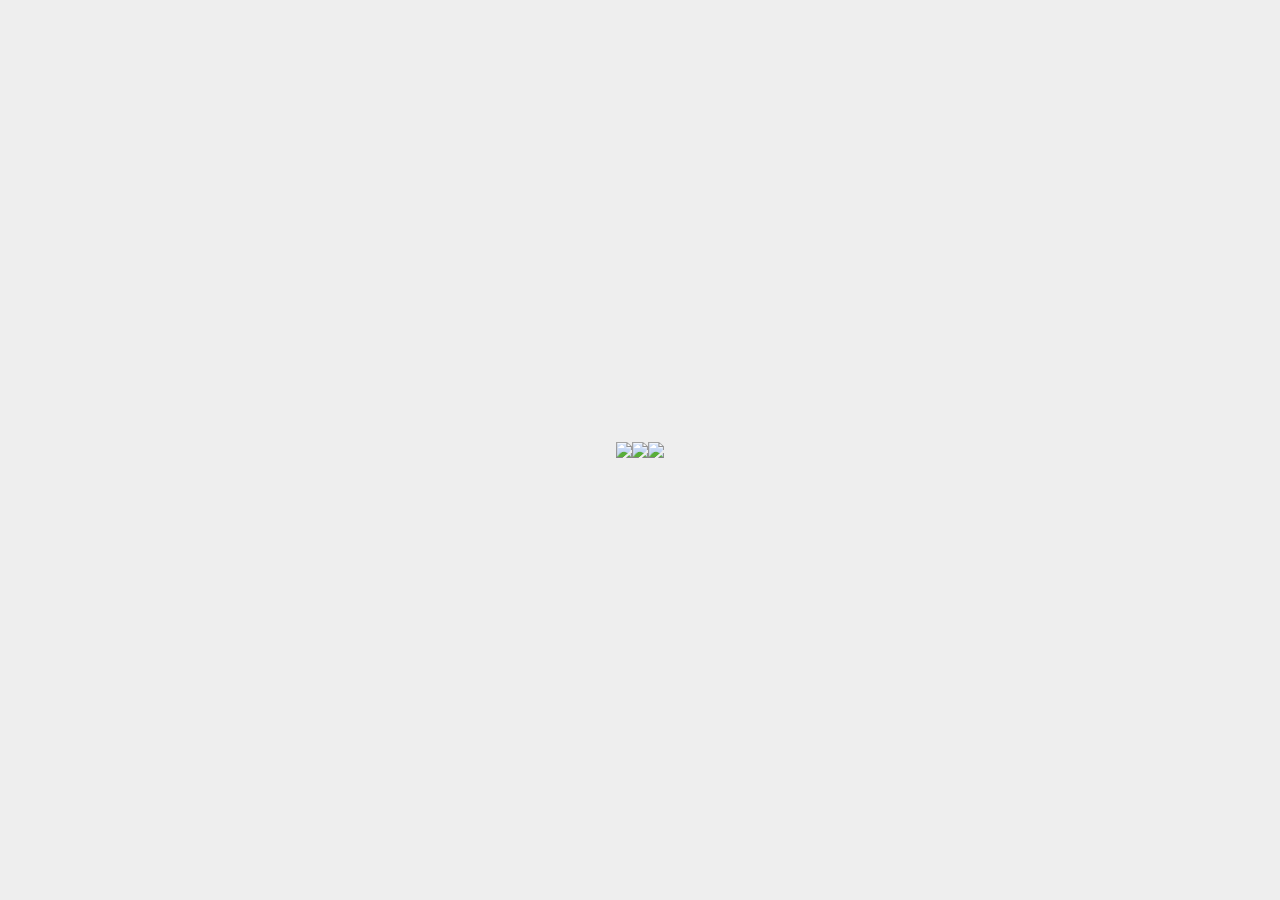
==== index.html @ 9ac93577 "first deploy" ====
<!DOCTYPE html>
<html>
<head>
	<title>APATA Colombia | Home</title>
	<link href="https://fonts.googleapis.com/css2?family=Quicksand:wght@500&display=swap" rel="stylesheet">
	<link rel = "stylesheet" type = "text/css" href = "./css/cargando.css" />
	<script src="./js/jquery-3.4.1.min.js"></script>
	<script src="./js/cargando.js"></script>
</head>

<body>

	<div class="loader-wrapper">
		
		<img style="width: 120px;" src="./imgs/Logo Apata-02-min.png">
    	<!--span class="loader"><span class="loader-inner"></span></span-->
    	<span class="loader"><span class="loader-inner"></span></span>
    	<p class="cargando" style="color: #fff;">Cargando...</p>

    	<div style="font-family: 'Quicksand', sans-serif; line-height: 1.6; width:40%; color: #fff;word-wrap: break-word;">¿Cuándo fue la última vez que hiciste algo por primera vez?</div>
    	
	</div>

	<div class="content">
		<img src="https://picsum.photos/1000/1000/?random" />
		<img src="https://picsum.photos/1000/1000/?random" />
		<img src="https://picsum.photos/1000/1000/?random" />
	</div>

	

</body>
</html>
---- css/cargando.css ----
body {
  margin: 0;
  padding: 0;
  width:100vw;
  height: 100vh;
  background-color: #eee;
}
.content {
  display: flex;
  justify-content: center;
  align-items: center;
  width:100%;
  height:100%;
}
.loader-wrapper {
  width: 100%;
  height: 100%;
  position: absolute;
  top: 0;
  left: 0;
  background-color: #242f3f;
  background-image: url('../imgs/ApataHorizontal-min.jpg');
  background-size: 100% auto;
  background-repeat: no-repeat;
  background-position: center;
  display:flex;
  justify-content: center;
  align-items: center;
}
/**
.loader-wrapper img {
  position: relative;
  width: 20%;
  display: block;
  margin-left: auto;
  margin-right: auto;
}
**/

.cargando {
  position: relative;
  top:70px;
  left: -105px;
  font-family: 'Quicksand', sans-serif;
}
.cargando2 {
  position: relative;
  top:90px;
  left: -50%;
  font-family: 'Quicksand', sans-serif;
}

.loader {
  display: inline-block;
  width: 5px;
  height: 70px;
  position: relative;
  top:50px;
  left: -60px;
  border: 2px solid #Fff;
  animation: loader 2s infinite ease;
}
.loader-inner {
  vertical-align: top;
  display: inline-block;
  width: 100%;
  background-color: #fff;
  animation: loader-inner 2s infinite ease-in;
}
@keyframes loader {
  0% { transform: rotate(90deg);}
  25% { transform: rotate(270deg);}
  50% { transform: rotate(270deg);}
  75% { transform: rotate(-90deg);}
  100% { transform: rotate(-90deg);}
}
@keyframes loader-inner {
  0% { height: 0%;}
  25% { height: 0%;}
  50% { height: 100%;}
  75% { height: 100%;}
  100% { height: 0%;}
}
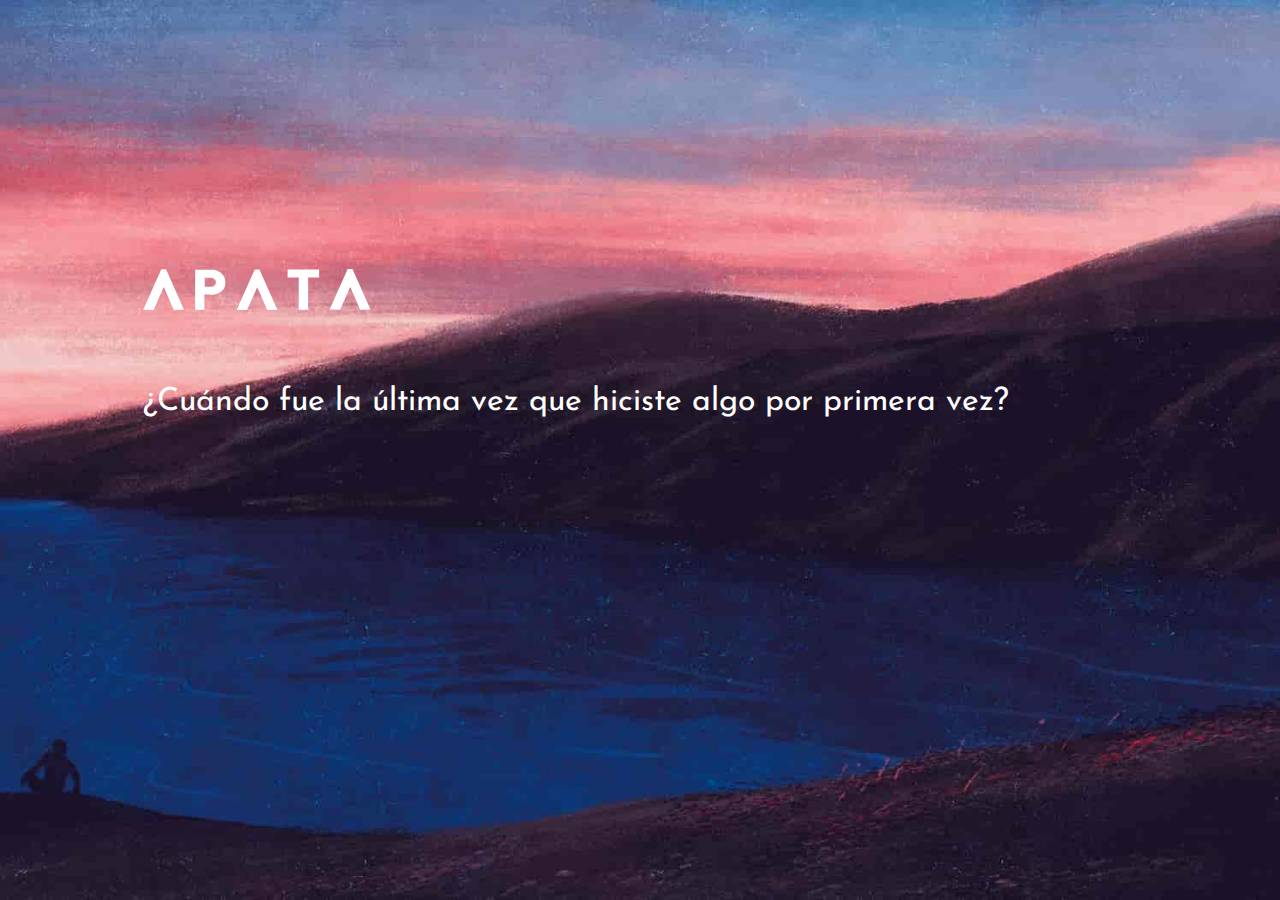
==== commit a8064c06: "Logo animado cargando" ====
--- a/index.html
+++ b/index.html
@@ -1,33 +1,64 @@
 <!DOCTYPE html>
 <html>
+
 <head>
-	<title>APATA Colombia | Home</title>
-	<link href="https://fonts.googleapis.com/css2?family=Quicksand:wght@500&display=swap" rel="stylesheet">
-	<link rel = "stylesheet" type = "text/css" href = "./css/cargando.css" />
-	<script src="./js/jquery-3.4.1.min.js"></script>
-	<script src="./js/cargando.js"></script>
+    <title>APATA Colombia | Home</title>
+    <link href="https://fonts.googleapis.com/css2?family=Quicksand:wght@500&display=swap" rel="stylesheet">
+    <link href="https://fonts.googleapis.com/css2?family=Josefin+Sans:wght@200&display=swap" rel="stylesheet">
+    <link rel="stylesheet" type="text/css" href="./css/cargando.css" />
+    <link rel="stylesheet" type="text/css" href="./css/basic-responsive.css" />
+    <script src="./js/jquery-3.4.1.min.js"></script>
+    <script src="./js/cargando.js"></script>
+    <script src="./js/prueba.js"></script>
+    <meta charset="utf-8">
+    <meta name="description" content="Descripción de APATA">
 </head>
 
 <body>
+    <div class="loader-wrapper">
+        <div class="row">
+            <div class="col-12">
+                <!--
+          AQUÍ COMIENZA EL SVG DE LOGO DE APATA      
+        -->
+                <div class="js-figure stars__item">
+                    <svg xmlns:dc="http://purl.org/dc/elements/1.1/" xmlns:cc="http://creativecommons.org/ns#" xmlns:rdf="http://www.w3.org/1999/02/22-rdf-syntax-ns#" xmlns:svg="http://www.w3.org/2000/svg" xmlns="http://www.w3.org/2000/svg" xmlns:sodipodi="http://sodipodi.sourceforge.net/DTD/sodipodi-0.dtd" xmlns:inkscape="http://www.inkscape.org/namespaces/inkscape" width="227.47867px" height="176.8945px" viewBox="0 0 227.47867 176.8945" version="1.1" id="svg8" inkscape:version="0.92.2 5c3e80d, 2017-08-06" sodipodi:docname="logo1.svg">
+                        <defs>
+                            <mask id="mask" x="0" y="0" width="300" height="300">
+                                <rect class="js-figure-fill" x="0" y="0" fill="#fff" width="300" height="170" data-percent="300" />
+                            </mask>
+                            <mask id="mask2" x="0" y="0" width="300" height="300">
+                                <rect class="js-figure-fill" x="0" y="0" fill="#fff" width="300" height="300" data-percent="300" />
+                            </mask>
+                        </defs>
+                        <sodipodi:namedview id="base" pagecolor="#ffffff" bordercolor="#666666" borderopacity="1.0" inkscape:pageopacity="0.0" inkscape:pageshadow="2" inkscape:zoom="0.25" inkscape:cx="233.50232" inkscape:cy="222.50448" inkscape:document-units="mm" inkscape:current-layer="layer2" showgrid="false" inkscape:snap-nodes="false" inkscape:snap-others="false" inkscape:window-width="1280" inkscape:window-height="692" inkscape:window-x="0" inkscape:window-y="1" inkscape:window-maximized="1" fit-margin-top="0" fit-margin-left="0" fit-margin-right="0" fit-margin-bottom="0" />
+                        <g inkscape:groupmode="layer" id="layer2" inkscape:label="SVG" style="display:inline" transform="translate(-31.617708,-52.441961)">
+                            <path mask="url(#mask)" fill="#fff" id="path1354" d="m 51.215774,170.55952 44.790176,-84.666664 3.779764,0.188986 11.906246,34.584818 30.61607,-68.224699 h 3.2128 l 30.80506,68.791669 11.90625,-35.151788 h 3.77976 l 43.84524,84.666668 h -5.29167 L 190.5,92.507439 178.97172,126.71428 198.4375,170.55952 h -4.53572 L 144.00893,59.623509 93.927082,170.55952 H 89.202381 L 108.66815,126.71428 97.328867,92.507439 56.318451,170.74851 Z" style="stroke-width:0.26458332px;stroke-linecap:butt;stroke-linejoin:miter;stroke-opacity:1" />
+                            <path fill="#fff" id="path1356" d="m 31.832682,219.30664 18.086752,-40.51433 h 4.754232 l 17.983398,40.51433 -10.231935,0.10335 -10.025226,-22.84098 -10.128581,22.84098 z" style="stroke-width:0.26458332px;stroke-linecap:butt;stroke-linejoin:miter;stroke-opacity:1" />
+                            <path fill="#fff" style="stroke:#000000;stroke-width:0px;stroke-linecap:butt;stroke-linejoin:miter;stroke-opacity:1;opacity:1" d="M 197.29688 478.7168 L 196.90625 630.66992 L 232.0625 631.06055 L 232.0625 572.85742 C 232.0625 572.85742 263.31254 573.63867 268.39062 573.24805 C 273.46876 572.8574 315.26562 563.48241 311.35938 523.63867 C 307.45312 483.79493 267.60938 479.10742 267.60938 479.10742 L 197.29688 478.7168 z M 257.0625 509.47852 C 257.0625 509.47852 275.42188 510.45508 275.42188 525.88477 C 275.42188 541.31447 260.28515 542.77928 255.98828 542.97461 C 251.69141 543.17001 233.13672 542.97461 233.13672 542.97461 L 233.13672 509.57617 L 257.0625 509.47852 z " transform="matrix(0.26458333,0,0,0.26458333,31.617708,52.441961)" id="path1600" />
+                            <path fill="#fff" style="stroke-width:0.26458332px;stroke-linecap:butt;stroke-linejoin:miter;stroke-opacity:1" d="m 125.25441,219.46167 18.08675,-40.51433 h 4.75424 l 17.98339,40.51433 -10.23193,0.10335 -10.02523,-22.84098 -10.12858,22.84098 z" id="path1372" />
+                            <path fill="#fff" id="path1374" d="m 218.27199,219.06479 18.08675,-40.51433 h 4.75424 l 17.98339,40.51433 -10.23193,0.10335 -10.02523,-22.84098 -10.12858,22.84098 z" style="stroke-width:0.26458332px;stroke-linecap:butt;stroke-linejoin:miter;stroke-opacity:1" />
+                            <path fill="#fff" id="path1378" d="m 187.34591,219.19863 v -32.17925 h -11.15516 l 0.0117,-8.03312 31.5829,0.0117 -0.0117,8.02143 -11.00315,0.0351 v 32.13247 z" style="stroke-width:0.26458332px;stroke-linecap:butt;stroke-linejoin:miter;stroke-opacity:1" />
+                            <path mask="url(#mask2)" fill="#fff" id="path1380" d="m 31.617708,229.29466 1.35599,-2.00091 224.717552,0.0315 1.37978,2.01121 z" style="stroke-width:0.26458332px;stroke-linecap:butt;stroke-linejoin:miter;stroke-opacity:1" />
+                        </g>
+                    </svg>
+                </div>
+                <!--
+          AQUÍ TERMINA EL SVG DE LOGO DE APATA      
+        -->
+            </div>
+        </div>
+        <div class="row">
+            <div class="col-12">
+                <p style="font-family: 'Josefin Sans', sans-serif; font-size:2em; color: #fff;word-wrap: break-word;">¿Cuándo fue la última vez que hiciste algo por primera vez?</p>
+            </div>
+        </div>
+    </div>
+    <div class="content">
+        <img src="https://picsum.photos/1000/1000/?random" />
+        <img src="https://picsum.photos/1000/1000/?random" />
+        <img src="https://picsum.photos/1000/1000/?random" />
+    </div>
+</body>
 
-	<div class="loader-wrapper">
-		
-		<img style="width: 120px;" src="./imgs/Logo Apata-02-min.png">
-    	<!--span class="loader"><span class="loader-inner"></span></span-->
-    	<span class="loader"><span class="loader-inner"></span></span>
-    	<p class="cargando" style="color: #fff;">Cargando...</p>
-
-    	<div style="font-family: 'Quicksand', sans-serif; line-height: 1.6; width:40%; color: #fff;word-wrap: break-word;">¿Cuándo fue la última vez que hiciste algo por primera vez?</div>
-    	
-	</div>
-
-	<div class="content">
-		<img src="https://picsum.photos/1000/1000/?random" />
-		<img src="https://picsum.photos/1000/1000/?random" />
-		<img src="https://picsum.photos/1000/1000/?random" />
-	</div>
-
-	
-
-</body>
 </html>--- a/css/cargando.css
+++ b/css/cargando.css
@@ -6,7 +6,7 @@
   background-color: #eee;
 }
 .content {
-  display: flex;
+  /*display: flex;*/
   justify-content: center;
   align-items: center;
   width:100%;
@@ -23,63 +23,10 @@
   background-size: 100% auto;
   background-repeat: no-repeat;
   background-position: center;
-  display:flex;
-  justify-content: center;
-  align-items: center;
-}
-/**
-.loader-wrapper img {
-  position: relative;
-  width: 20%;
-  display: block;
-  margin-left: auto;
-  margin-right: auto;
-}
-**/
-
-.cargando {
-  position: relative;
-  top:70px;
-  left: -105px;
-  font-family: 'Quicksand', sans-serif;
-}
-.cargando2 {
-  position: relative;
-  top:90px;
-  left: -50%;
-  font-family: 'Quicksand', sans-serif;
-}
-
-.loader {
-  display: inline-block;
-  width: 5px;
-  height: 70px;
-  position: relative;
-  top:50px;
-  left: -60px;
-  border: 2px solid #Fff;
-  animation: loader 2s infinite ease;
-}
-.loader-inner {
-  vertical-align: top;
-  display: inline-block;
-  width: 100%;
-  background-color: #fff;
-  animation: loader-inner 2s infinite ease-in;
-}
-@keyframes loader {
-  0% { transform: rotate(90deg);}
-  25% { transform: rotate(270deg);}
-  50% { transform: rotate(270deg);}
-  75% { transform: rotate(-90deg);}
-  100% { transform: rotate(-90deg);}
-}
-@keyframes loader-inner {
-  0% { height: 0%;}
-  25% { height: 0%;}
-  50% { height: 100%;}
-  75% { height: 100%;}
-  100% { height: 0%;}
+  
+  background-size: cover;
+  margin: auto;
+  padding:10%;
 }
 
 
--- a/css/basic-responsive.css
+++ b/css/basic-responsive.css
@@ -0,0 +1,42 @@
+/*************************
+	Responsive style
+	Thanks to W3Schools
+*************************/
+
+* {
+    box-sizing: border-box;
+}
+
+[class*="col-"] {
+  float: left;
+  padding: 15px;
+  /*border: 1px solid red;*/
+}
+
+.row::after {
+    content: "";
+    clear: both;
+    display: table;
+}
+
+/* Mobile phones */
+[class*="col-"] {
+  width: 100%;
+}
+
+
+/* Desktop */
+@media only screen and (min-width: 768px) {
+	.col-1 {width: 8.33%;}
+	.col-2 {width: 16.66%;}
+	.col-3 {width: 25%;}
+	.col-4 {width: 33.33%;}
+	.col-5 {width: 41.66%;}
+	.col-6 {width: 50%;}
+	.col-7 {width: 58.33%;}
+	.col-8 {width: 66.66%;}
+	.col-9 {width: 75%;}
+	.col-10 {width: 83.33%;}
+	.col-11 {width: 91.66%;}
+	.col-12 {width: 100%;}
+}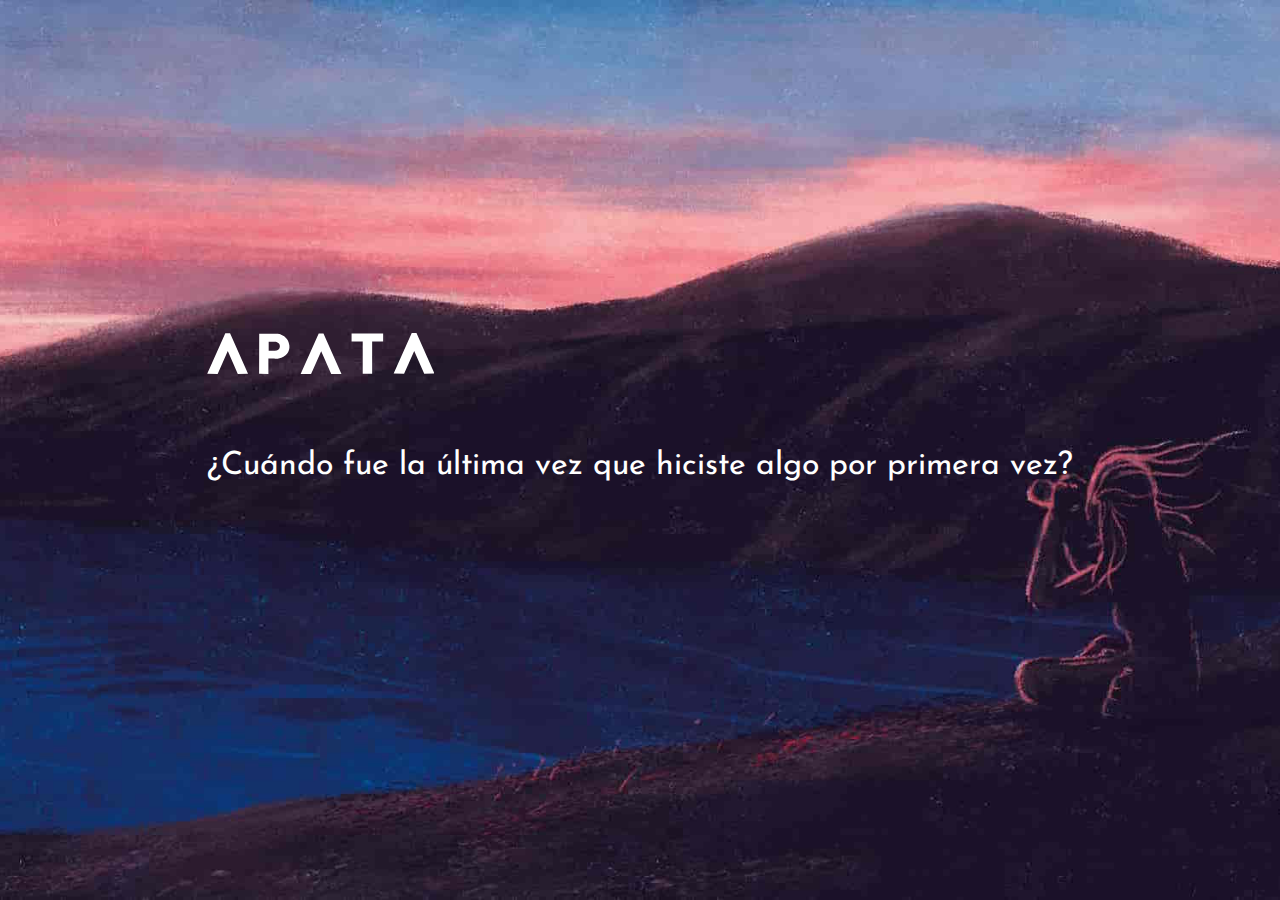
==== commit c611a8ed: "Listo el cargandooo" ====
--- a/index.html
+++ b/index.html
@@ -55,9 +55,9 @@
         </div>
     </div>
     <div class="content">
-        <img src="https://picsum.photos/1000/1000/?random" />
-        <img src="https://picsum.photos/1000/1000/?random" />
-        <img src="https://picsum.photos/1000/1000/?random" />
+        <img width="100%" src="https://picsum.photos/1000/1000/?random" />
+        <img width="100%"src="https://picsum.photos/1000/1000/?random" />
+        <img width="100%" src="https://picsum.photos/1000/1000/?random" />
     </div>
 </body>
 
--- a/css/cargando.css
+++ b/css/cargando.css
@@ -19,14 +19,14 @@
   top: 0;
   left: 0;
   background-color: #242f3f;
-  background-image: url('../imgs/ApataHorizontal-min.jpg');
+  background-image: url('../imgs/ApataHorizontal-minCrop.jpg');
   background-size: 100% auto;
   background-repeat: no-repeat;
-  background-position: center;
+  background-position: right;
   
   background-size: cover;
   margin: auto;
-  padding:10%;
+  padding:15%;
 }
 
 
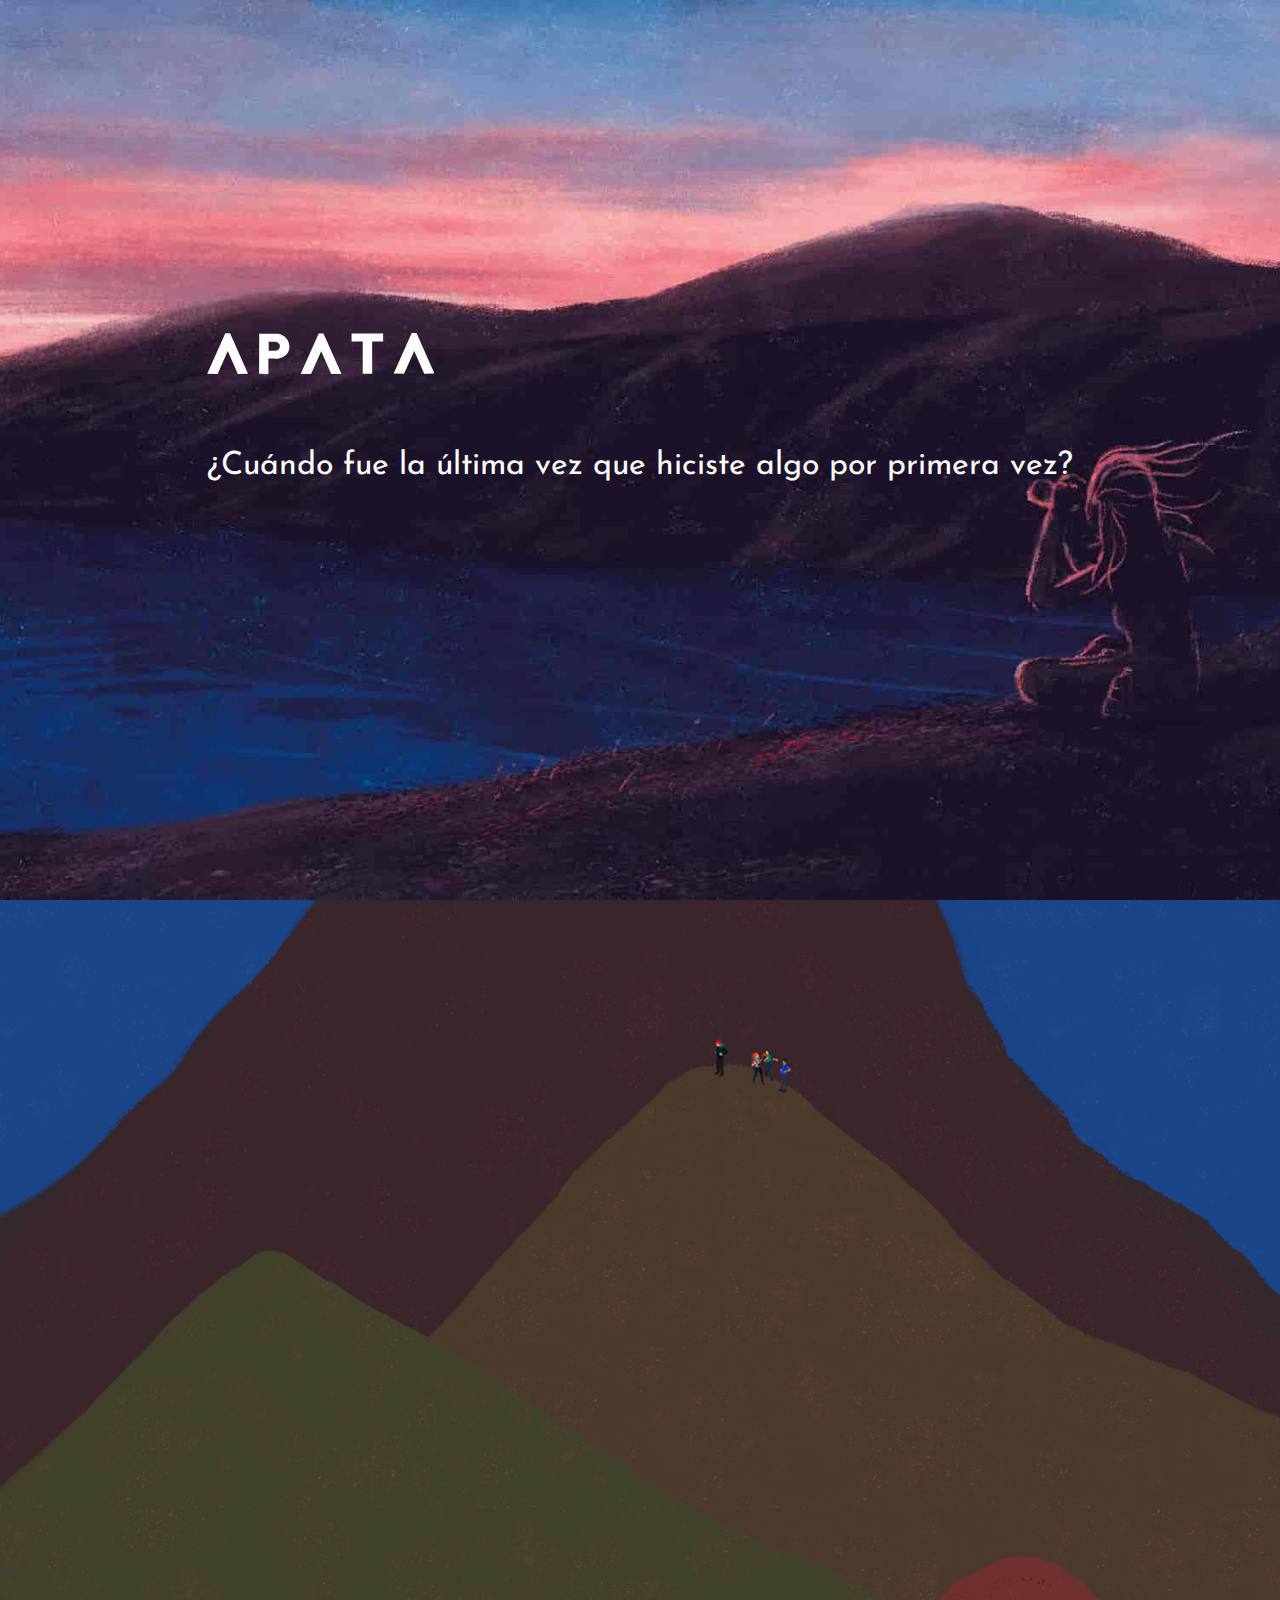
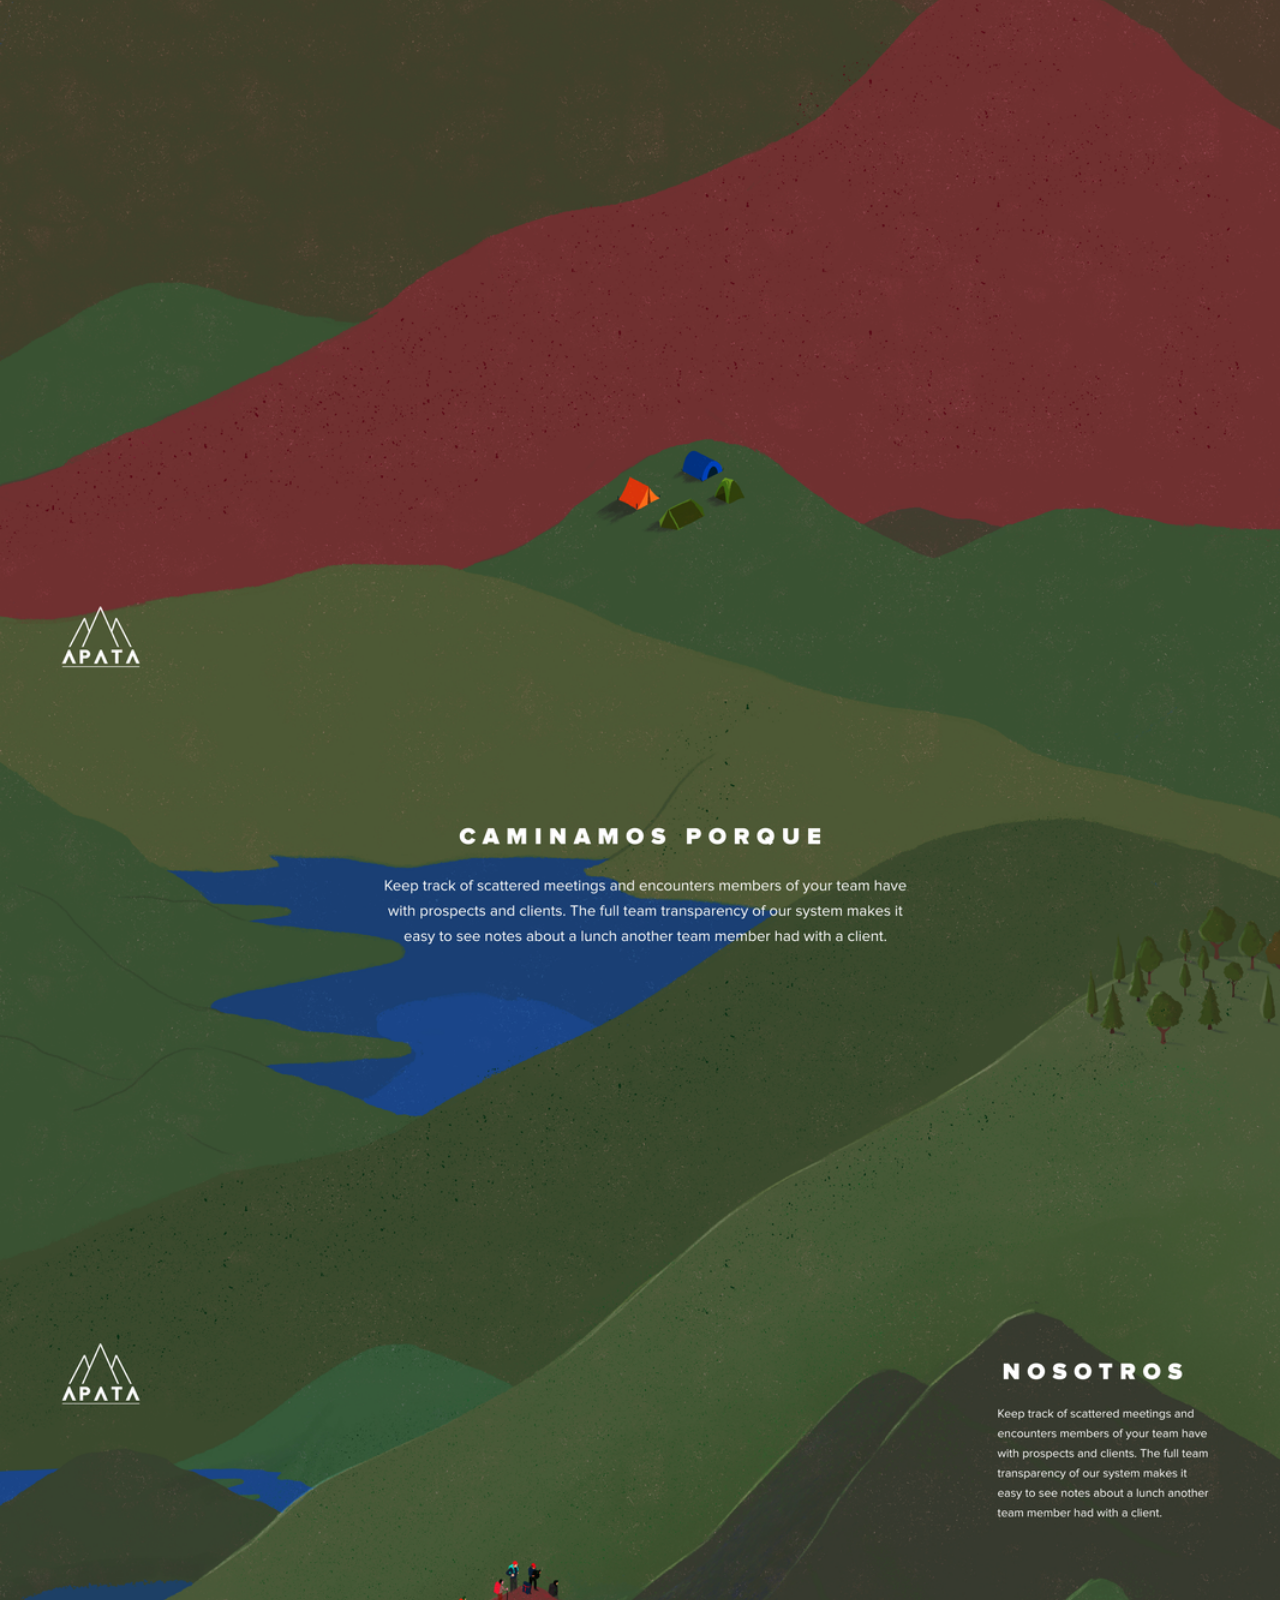
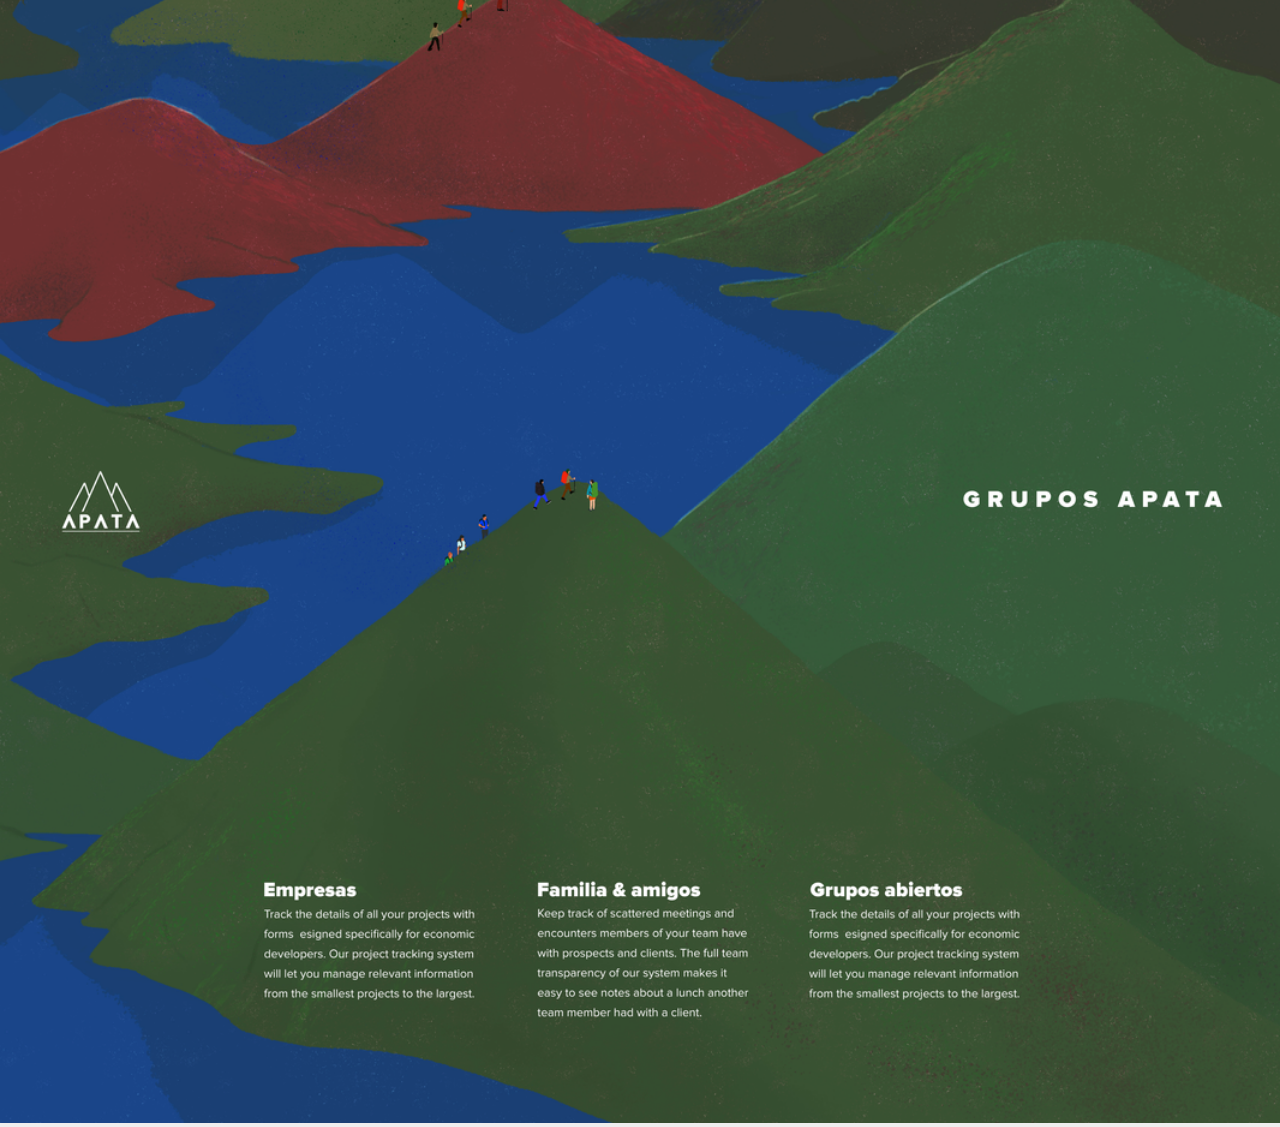
==== commit ab63e74e: "APATA content prototype 1" ====
--- a/index.html
+++ b/index.html
@@ -55,9 +55,15 @@
         </div>
     </div>
     <div class="content">
-        <img width="100%" src="https://picsum.photos/1000/1000/?random" />
-        <img width="100%"src="https://picsum.photos/1000/1000/?random" />
-        <img width="100%" src="https://picsum.photos/1000/1000/?random" />
+        <img width="100%" src="./imgs/Web Apata-sin guias-min.png" />
+
+        <img class="cont" id="logo-main" src="./imgs/Logo Apata-02.png" alt="Apata Logo">
+
+        <div class="cont">
+          <a href="https://www.facebook.com/ApataColombia/" target="_blank"><img width="100%" src="./imgs/facebook-logo.png" alt="Facebook"></a>
+          <a href="https://www.instagram.com/apatacolombia/" target="_blank"><img width="100%" src="./imgs/instagram-logo.png" alt="Instagram"></a>
+        </div>
+
     </div>
 </body>
 
--- a/css/basic-responsive.css
+++ b/css/basic-responsive.css
@@ -24,9 +24,29 @@
   width: 100%;
 }
 
+.cont {
+	right: 1%;
+	width: 30%;
+	position: fixed;
+	top:40%;
+	float:right;
+	display: none;
+}
+
+.cont img{
+	padding: 0%;
+}
+
+#logo-main {
+	position:fixed;
+	width: 10%;
+	top:5%;
+	left:3%;
+	display: none;
+}
 
 /* Desktop */
-@media only screen and (min-width: 768px) {
+@media only screen and (min-width: 300px) {
 	.col-1 {width: 8.33%;}
 	.col-2 {width: 16.66%;}
 	.col-3 {width: 25%;}
@@ -39,4 +59,31 @@
 	.col-10 {width: 83.33%;}
 	.col-11 {width: 91.66%;}
 	.col-12 {width: 100%;}
-}+
+
+	.cont {
+		right: 1%;
+		width: 5.5%;
+		position: fixed;
+		top:40%;
+		float:right;
+		display: none;
+	}
+
+	.cont img{
+		padding: 10%;
+	}
+
+	#logo-main {
+		position:fixed;
+		width: 13%;
+		top:5%;
+		left:3%;
+		display: none;
+	}
+}
+
+
+
+
+
